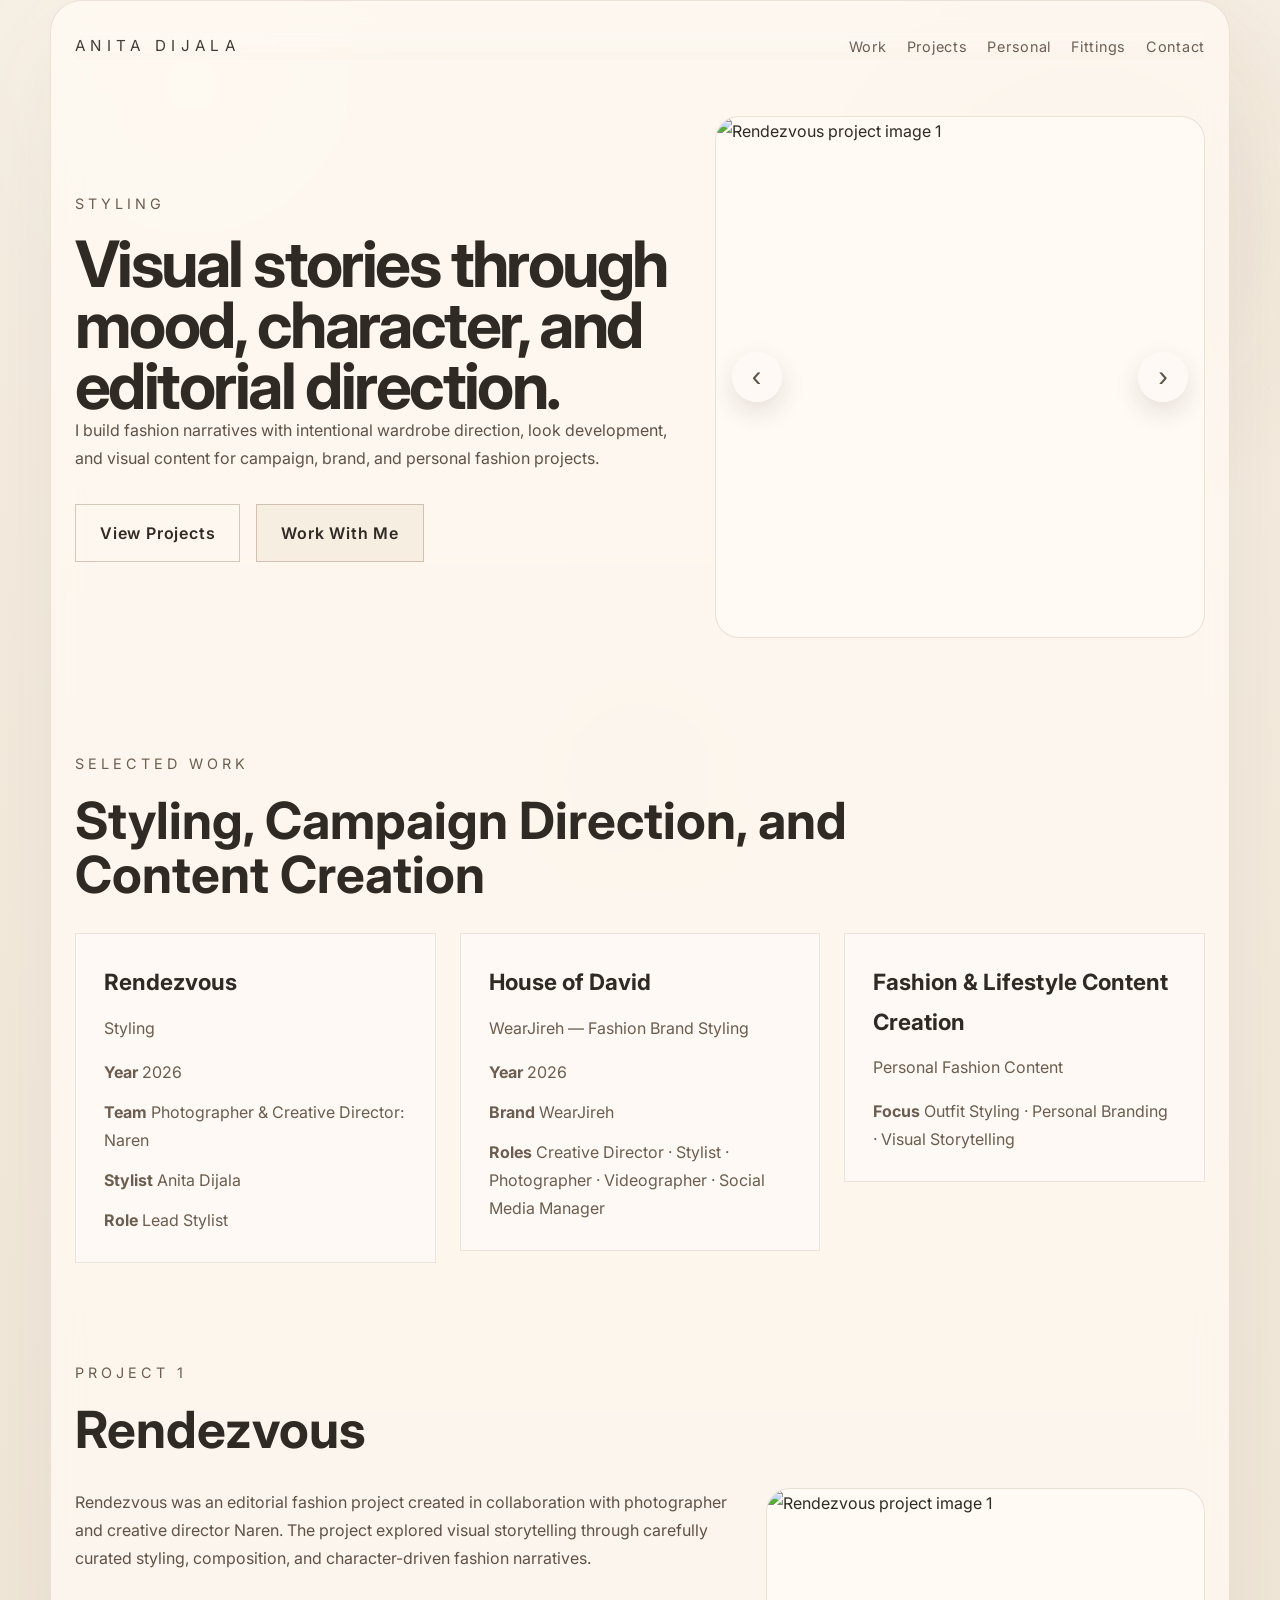
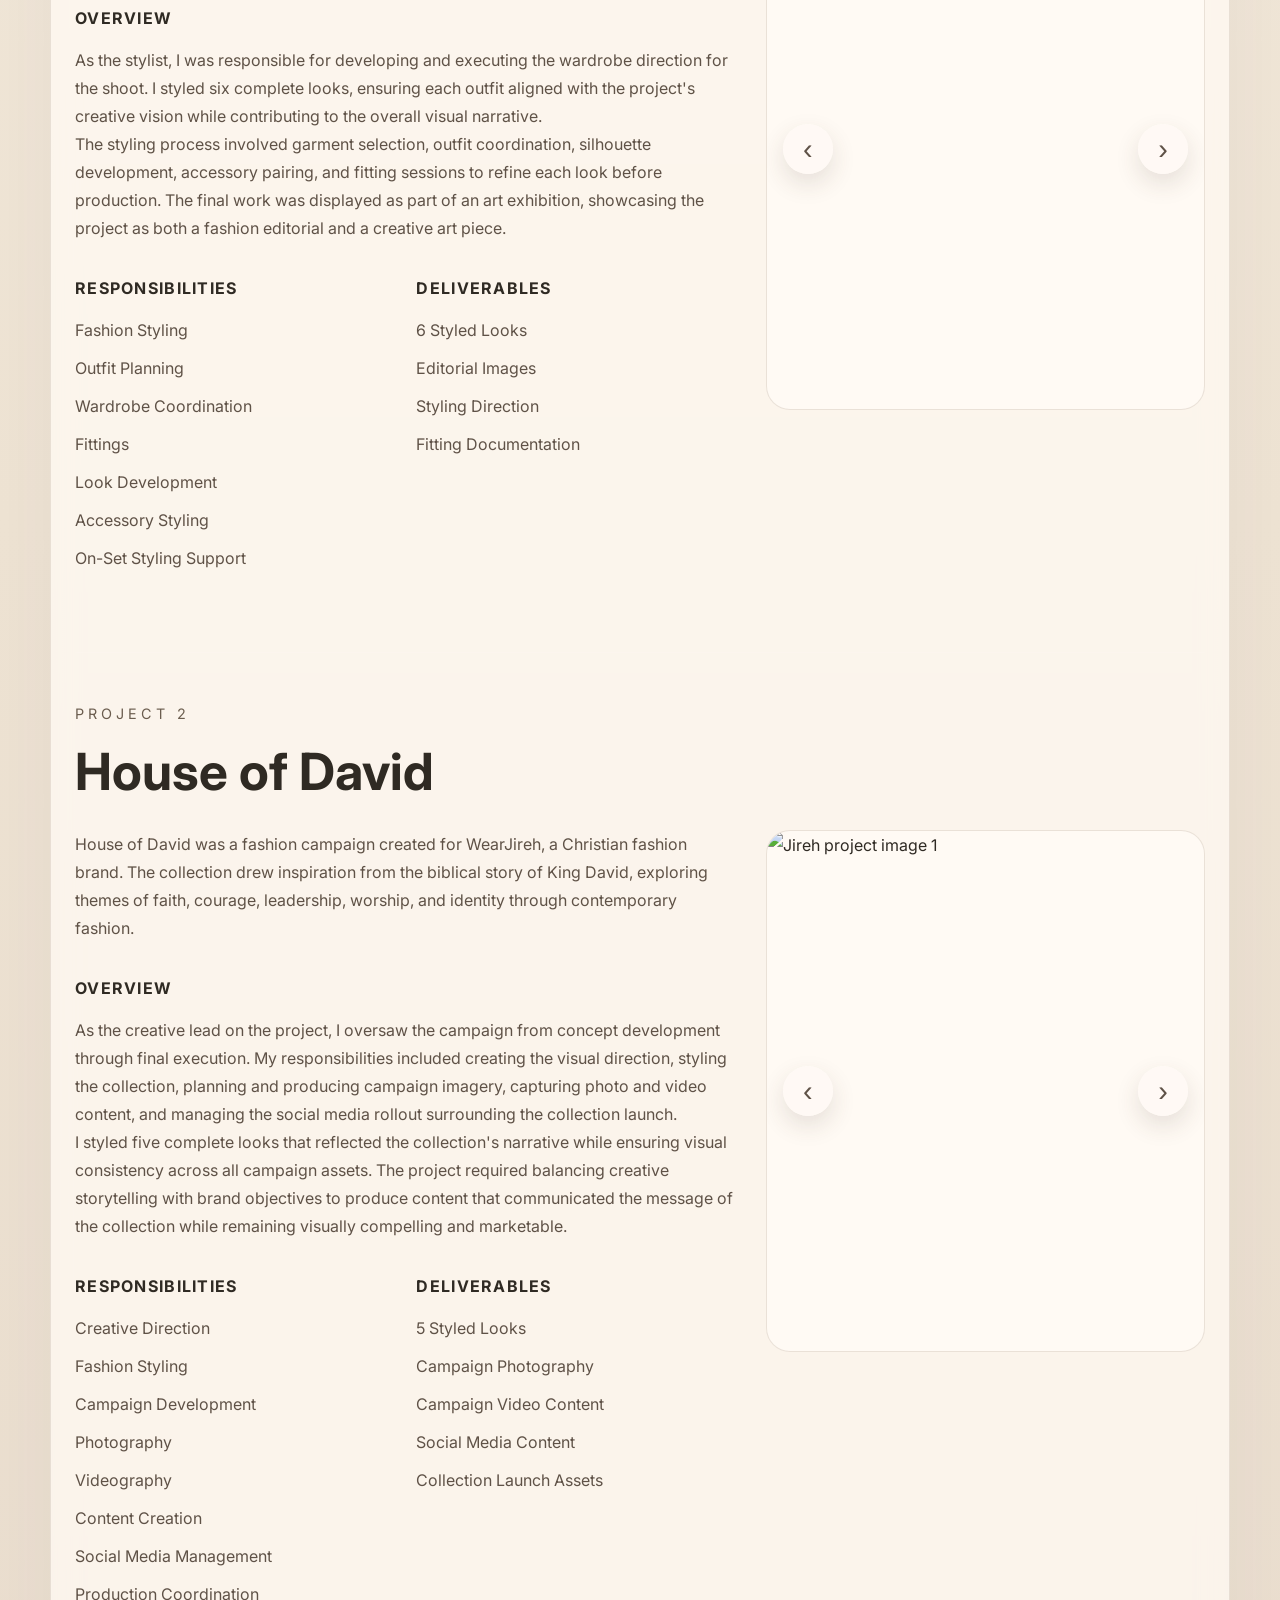
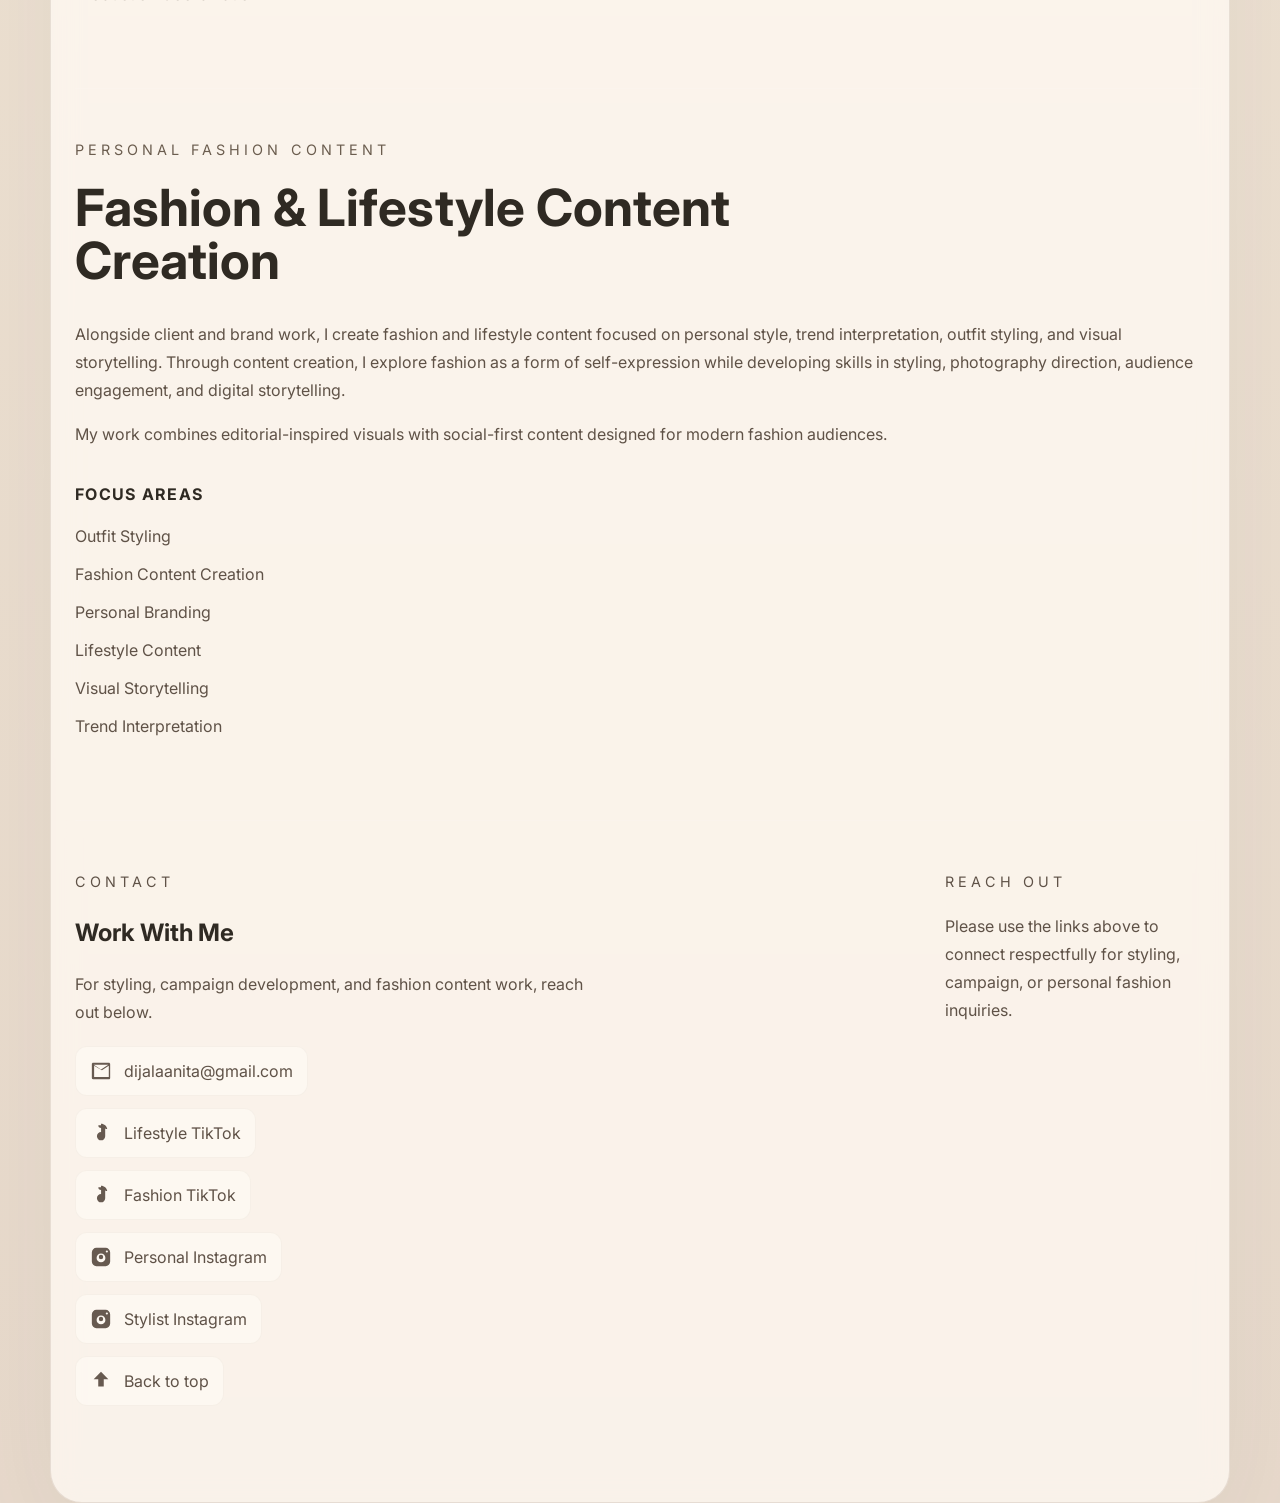
==== index.html @ 5c15d6a5 "add files via upload no structure yet... will put them in folders" ====
<!DOCTYPE html>
<html lang="en">
<head>
  <meta charset="UTF-8" />
  <meta name="viewport" content="width=device-width, initial-scale=1.0" />
  <title>Anita Dijala | Fashion Styling Portfolio</title>
  <link rel="preconnect" href="https://fonts.googleapis.com" />
  <link rel="preconnect" href="https://fonts.gstatic.com" crossorigin />
  <link href="https://fonts.googleapis.com/css2?family=Inter:wght@400;500;600;700;800;900&display=swap" rel="stylesheet" />
  <link rel="stylesheet" href="styles.css" />
</head>
<body>
  <div class="page-shell">
    <header class="site-header">
      <div class="brand">ANITA DIJALA</div>
      <nav class="site-nav">
        <a href="#work">Work</a>
        <a href="#projects">Projects</a>
        <a href="#personal">Personal</a>
        <a href="fittings.html">Fittings</a>
        <a href="#contact">Contact</a>
      </nav>
    </header>

    <main>
      <section class="hero-section" id="home">
        <div class="hero-copy">
          <p class="eyebrow">Styling</p>
          <h1>Visual stories through mood, character, and editorial direction.</h1>
          <p class="hero-text">I build fashion narratives with intentional wardrobe direction, look development, and visual content for campaign, brand, and personal fashion projects.</p>
          <div class="hero-links">
            <a href="#projects" class="button">View Projects</a>
            <a href="#contact" class="button button-secondary">Work With Me</a>
          </div>
        </div>
        <div class="hero-visual">
          <div class="slideshow" id="slideshow-hero">
            <button class="slide-btn prev" data-target="hero">‹</button>
            <div class="slides" id="slides-hero"></div>
            <button class="slide-btn next" data-target="hero">›</button>
          </div>
        </div>
      </section>

      <section class="section-block" id="work">
        <div class="section-heading">
          <p class="eyebrow">Selected Work</p>
          <h2>Styling, Campaign Direction, and Content Creation</h2>
        </div>
        <div class="work-grid">
          <a href="rendezvous.html" class="project-link">
            <article class="work-card">
              <h3>Rendezvous</h3>
              <p class="work-type">Styling</p>
              <div class="work-detail">
                <span><strong>Year</strong> 2026</span>
                <span><strong>Team</strong> Photographer & Creative Director: Naren</span>
                <span><strong>Stylist</strong> Anita Dijala</span>
                <span><strong>Role</strong> Lead Stylist</span>
              </div>
            </article>
          </a>
          <a href="house-of-david.html" class="project-link">
            <article class="work-card">
              <h3>House of David</h3>
              <p class="work-type">WearJireh — Fashion Brand Styling</p>
              <div class="work-detail">
                <span><strong>Year</strong> 2026</span>
                <span><strong>Brand</strong> WearJireh</span>
                <span><strong>Roles</strong> Creative Director · Stylist · Photographer · Videographer · Social Media Manager</span>
              </div>
            </article>
          </a>
          <a href="fittings.html" class="project-link">
            <article class="work-card">
              <h3>Fashion & Lifestyle Content Creation</h3>
              <p class="work-type">Personal Fashion Content</p>
              <div class="work-detail">
                <span><strong>Focus</strong> Outfit Styling · Personal Branding · Visual Storytelling</span>
              </div>
            </article>
          </a>
        </div>
      </section>

      <section class="project-section" id="projects">
        <div class="section-heading">
          <p class="eyebrow">Project 1</p>
          <h2>Rendezvous</h2>
        </div>
        <div class="project-grid">
          <div class="project-copy">
            <p class="project-intro">Rendezvous was an editorial fashion project created in collaboration with photographer and creative director Naren. The project explored visual storytelling through carefully curated styling, composition, and character-driven fashion narratives.</p>
            <div class="project-block">
              <h4>Overview</h4>
              <p>As the stylist, I was responsible for developing and executing the wardrobe direction for the shoot. I styled six complete looks, ensuring each outfit aligned with the project's creative vision while contributing to the overall visual narrative.</p>
              <p>The styling process involved garment selection, outfit coordination, silhouette development, accessory pairing, and fitting sessions to refine each look before production. The final work was displayed as part of an art exhibition, showcasing the project as both a fashion editorial and a creative art piece.</p>
            </div>
            <div class="project-block two-column">
              <div>
                <h4>Responsibilities</h4>
                <ul>
                  <li>Fashion Styling</li>
                  <li>Outfit Planning</li>
                  <li>Wardrobe Coordination</li>
                  <li>Fittings</li>
                  <li>Look Development</li>
                  <li>Accessory Styling</li>
                  <li>On-Set Styling Support</li>
                </ul>
              </div>
              <div>
                <h4>Deliverables</h4>
                <ul>
                  <li>6 Styled Looks</li>
                  <li>Editorial Images</li>
                  <li>Styling Direction</li>
                  <li>Fitting Documentation</li>
                </ul>
              </div>
            </div>
          </div>
          <div class="project-visuals">
            <div class="slideshow" id="slideshow-rendezvous">
              <button class="slide-btn prev" data-target="rendezvous">‹</button>
              <div class="slides" id="slides-rendezvous"></div>
              <button class="slide-btn next" data-target="rendezvous">›</button>
            </div>
          </div>
        </div>
      </section>

      <section class="project-section alternate" id="house-of-david">
        <div class="section-heading">
          <p class="eyebrow">Project 2</p>
          <h2>House of David</h2>
        </div>
        <div class="project-grid">
          <div class="project-copy">
            <p class="project-intro">House of David was a fashion campaign created for WearJireh, a Christian fashion brand. The collection drew inspiration from the biblical story of King David, exploring themes of faith, courage, leadership, worship, and identity through contemporary fashion.</p>
            <div class="project-block">
              <h4>Overview</h4>
              <p>As the creative lead on the project, I oversaw the campaign from concept development through final execution. My responsibilities included creating the visual direction, styling the collection, planning and producing campaign imagery, capturing photo and video content, and managing the social media rollout surrounding the collection launch.</p>
              <p>I styled five complete looks that reflected the collection's narrative while ensuring visual consistency across all campaign assets. The project required balancing creative storytelling with brand objectives to produce content that communicated the message of the collection while remaining visually compelling and marketable.</p>
            </div>
            <div class="project-block two-column">
              <div>
                <h4>Responsibilities</h4>
                <ul>
                  <li>Creative Direction</li>
                  <li>Fashion Styling</li>
                  <li>Campaign Development</li>
                  <li>Photography</li>
                  <li>Videography</li>
                  <li>Content Creation</li>
                  <li>Social Media Management</li>
                  <li>Production Coordination</li>
                </ul>
              </div>
              <div>
                <h4>Deliverables</h4>
                <ul>
                  <li>5 Styled Looks</li>
                  <li>Campaign Photography</li>
                  <li>Campaign Video Content</li>
                  <li>Social Media Content</li>
                  <li>Collection Launch Assets</li>
                </ul>
              </div>
            </div>
          </div>
          <div class="project-visuals">
            <div class="slideshow" id="slideshow-jireh">
              <button class="slide-btn prev" data-target="jireh">‹</button>
              <div class="slides" id="slides-jireh"></div>
              <button class="slide-btn next" data-target="jireh">›</button>
            </div>
          </div>
        </div>
      </section>

      <section class="section-block" id="personal">
        <div class="section-heading">
          <p class="eyebrow">Personal Fashion Content</p>
          <h2>Fashion & Lifestyle Content Creation</h2>
        </div>
        <div class="section-copy">
          <p>Alongside client and brand work, I create fashion and lifestyle content focused on personal style, trend interpretation, outfit styling, and visual storytelling. Through content creation, I explore fashion as a form of self-expression while developing skills in styling, photography direction, audience engagement, and digital storytelling.</p>
          <p>My work combines editorial-inspired visuals with social-first content designed for modern fashion audiences.</p>
        </div>
        <div class="project-block two-column">
          <div>
            <h4>Focus Areas</h4>
            <ul>
              <li>Outfit Styling</li>
              <li>Fashion Content Creation</li>
              <li>Personal Branding</li>
              <li>Lifestyle Content</li>
              <li>Visual Storytelling</li>
              <li>Trend Interpretation</li>
            </ul>
          </div>
        </div>
      </section>
    </main>

    <footer class="site-footer" id="contact">
      <div class="footer-left">
        <p class="eyebrow">Contact</p>
        <h2>Work With Me</h2>
        <p>For styling, campaign development, and fashion content work, reach out below.</p>

        <div class="contact-links">
          <a class="contact-item" href="mailto:dijalaanita@gmail.com">
            <svg viewBox="0 0 24 24" aria-hidden="true" focusable="false"><path d="M2 4.5C2 3.6716 2.6716 3 3.5 3h17c.8284 0 1.5.6716 1.5 1.5v15c0 .8284-.6716 1.5-1.5 1.5h-17A1.5 1.5 0 0 1 2 19.5v-15zM4.06 5.25 12 10.3l7.94-5.05H4.06zM20.5 18.5V6.4l-7.06 4.5a1 1 0 0 1-1.04 0L4.5 6.4v12.1h16z"/></svg>
            <span>dijalaanita@gmail.com</span>
          </a>

          <a class="contact-item" href="https://www.tiktok.com/@.dijalaanita?_r=1&_t=ZS-979KysnWuWH" target="_blank" rel="noreferrer">
            <svg viewBox="0 0 24 24" aria-hidden="true" focusable="false"><path d="M12 2c3.498 0 6.344 2.49 6.816 5.748a4.888 4.888 0 0 1-2.24-.576V15.5a4.5 4.5 0 1 1-4.5-4.5V6.5a2.999 2.999 0 0 1-2.999-3H12z"/></svg>
            <span>Lifestyle TikTok</span>
          </a>

          <a class="contact-item" href="https://www.tiktok.com/@cutie10081?_r=1&_t=ZN-979L3XFgGL0" target="_blank" rel="noreferrer">
            <svg viewBox="0 0 24 24" aria-hidden="true" focusable="false"><path d="M12 2c3.498 0 6.344 2.49 6.816 5.748a4.888 4.888 0 0 1-2.24-.576V15.5a4.5 4.5 0 1 1-4.5-4.5V6.5a2.999 2.999 0 0 1-2.999-3H12z"/></svg>
            <span>Fashion TikTok</span>
          </a>

          <a class="contact-item" href="https://www.instagram.com/dijalaanita?igsh=NXEyNWkyZWJheGd2&utm_source=qr" target="_blank" rel="noreferrer">
            <svg viewBox="0 0 24 24" aria-hidden="true" focusable="false"><path d="M7 2h10a5 5 0 0 1 5 5v10a5 5 0 0 1-5 5H7a5 5 0 0 1-5-5V7a5 5 0 0 1 5-5zm5 6.2a4.8 4.8 0 1 0 0 9.6 4.8 4.8 0 0 0 0-9.6zm6.4-3.4a1.2 1.2 0 1 0 0 2.4 1.2 1.2 0 0 0 0-2.4zM12 9.6a2.4 2.4 0 1 1 0 4.8 2.4 2.4 0 0 1 0-4.8z"/></svg>
            <span>Personal Instagram</span>
          </a>

          <a class="contact-item" href="https://www.instagram.com/rukkyarchives?igsh=MXhhbXJrZDFjeXp5dQ%3D%3D&utm_source=qr" target="_blank" rel="noreferrer">
            <svg viewBox="0 0 24 24" aria-hidden="true" focusable="false"><path d="M7 2h10a5 5 0 0 1 5 5v10a5 5 0 0 1-5 5H7a5 5 0 0 1-5-5V7a5 5 0 0 1 5-5zm5 6.2a4.8 4.8 0 1 0 0 9.6 4.8 4.8 0 0 0 0-9.6zm6.4-3.4a1.2 1.2 0 1 0 0 2.4 1.2 1.2 0 0 0 0-2.4zM12 9.6a2.4 2.4 0 1 1 0 4.8 2.4 2.4 0 0 1 0-4.8z"/></svg>
            <span>Stylist Instagram</span>
          </a>

          <a class="contact-item" href="#home">
            <svg viewBox="0 0 24 24" aria-hidden="true" focusable="false"><path d="M12 2l8 8h-5v8h-6v-8H4l8-8z"/></svg>
            <span>Back to top</span>
          </a>
        </div>
      </div>

      <div class="footer-right">
        <p class="eyebrow">Reach Out</p>
        <p>Please use the links above to connect respectfully for styling, campaign, or personal fashion inquiries.</p>
      </div>
    </footer>
  </div>
  <script>
    const slideshows = {
      rendezvous: [
        'Group 1.jpg',
        'Group 2.jpg',
        'Group look.jpg',
        'Look 1.jpg',
        'Look 2.jpg',
        'Look 3.jpg',
        'Look 4.jpg',
        'Look 5.jpg',
        'Look 6.jpg'
      ],
      jireh: [
        'photo_1_2026-06-07_15-38-09.jpg',
        'photo_2_2026-06-07_15-38-09.jpg',
        'photo_3_2026-06-07_15-38-09.jpg',
        'photo_4_2026-06-07_15-38-09.jpg',
        'photo_5_2026-06-07_15-38-09.jpg',
        'photo_6_2026-06-07_15-38-09.jpg',
        'photo_7_2026-06-07_15-38-09.jpg',
        'photo_8_2026-06-07_15-38-09.jpg',
        'photo_9_2026-06-07_15-38-09.jpg',
        'photo_10_2026-06-07_15-38-09.jpg',
        'photo_11_2026-06-07_15-38-09.jpg',
        'photo_12_2026-06-07_15-38-09.jpg',
        'photo_13_2026-06-07_15-38-09.jpg',
        'photo_14_2026-06-07_15-38-09.jpg',
        'photo_15_2026-06-07_15-38-09.jpg',
        'photo_16_2026-06-07_15-38-09.jpg',
        'photo_17_2026-06-07_15-38-09.jpg'
      ]
    };

    const slideIndex = {
      hero: 0,
      rendezvous: 0,
      jireh: 0
    };

    const slideTimers = {};

    function buildSlideshow(target, folder, images) {
      const slidesContainer = document.getElementById(`slides-${target}`);
      if (!slidesContainer) return;
      images.forEach((filename, index) => {
        const slide = document.createElement('div');
        slide.className = 'slide-item';
        if (index === 0) slide.classList.add('active');

        const img = document.createElement('img');
        img.src = `${folder}/${encodeURIComponent(filename)}`;
        img.alt = `${folder} project image ${index + 1}`;
        img.loading = 'lazy';
        slide.appendChild(img);

        slidesContainer.appendChild(slide);
      });
    }

    function changeSlide(target, direction) {
      const slides = document.querySelectorAll(`#slides-${target} .slide-item`);
      if (!slides.length) return;
      slides[slideIndex[target]].classList.remove('active');
      slideIndex[target] = (slideIndex[target] + direction + slides.length) % slides.length;
      slides[slideIndex[target]].classList.add('active');
    }

    function startAutoSlide(target, interval = 6000) {
      pauseAutoSlide(target);
      slideTimers[target] = setInterval(() => changeSlide(target, 1), interval);
    }

    function pauseAutoSlide(target) {
      if (slideTimers[target]) {
        clearInterval(slideTimers[target]);
        slideTimers[target] = null;
      }
    }

    function resumeAutoSlide(target) {
      if (!slideTimers[target]) startAutoSlide(target);
    }

    document.querySelectorAll('.slide-btn').forEach(button => {
      button.addEventListener('click', () => {
        const target = button.dataset.target;
        const direction = button.classList.contains('next') ? 1 : -1;
        changeSlide(target, direction);
      });
    });

    document.querySelectorAll('.slideshow').forEach(slideshow => {
      const target = slideshow.id.replace('slideshow-', '');
      slideshow.addEventListener('mouseenter', () => pauseAutoSlide(target));
      slideshow.addEventListener('mouseleave', () => resumeAutoSlide(target));
    });

    buildSlideshow('hero', 'Rendezvous', slideshows.rendezvous);
    buildSlideshow('rendezvous', 'Rendezvous', slideshows.rendezvous);
    buildSlideshow('jireh', 'Jireh', slideshows.jireh);
    startAutoSlide('hero', 5200);
    startAutoSlide('rendezvous', 5200);
    startAutoSlide('jireh', 5200);

    // Speak a short description of the first visible image when the page opens
    function speakFirstVisibleImage() {
      if (!('speechSynthesis' in window)) return;
      // Prefer the hero image if present, otherwise the first active slide, otherwise first image on page
      const heroImg = document.querySelector('.hero-visual img');
      const activeSlideImg = document.querySelector('.slide-item.active img');
      const firstImg = heroImg || activeSlideImg || document.querySelector('img');
      if (!firstImg) return;

      const description = firstImg.alt && firstImg.alt.trim()
        ? firstImg.alt
        : `Here is the first image on the page.`;

      // Cancel any ongoing speech and speak the description
      window.speechSynthesis.cancel();
      const utterance = new SpeechSynthesisUtterance(description);
      utterance.lang = 'en-US';
      utterance.rate = 0.95;
      window.speechSynthesis.speak(utterance);
    }

    // Speak on initial load once DOM is ready
    document.addEventListener('DOMContentLoaded', () => {
      // small delay to ensure images and slides are built/visible
      setTimeout(speakFirstVisibleImage, 500);
    });
  </script>
</body>
</html>
---- styles.css ----
:root {
  color-scheme: light;
  color: #2f2a23;
  background: linear-gradient(180deg, #f7efe4 0%, #f0e5d6 50%, #e9ddcf 100%);
  font-family: 'Inter', sans-serif;
  font-weight: 400;
  line-height: 1.75;
  font-size: 16px;
}

* {
  box-sizing: border-box;
}

html {
  scroll-behavior: smooth;
}

body {
  margin: 0;
  min-height: 100vh;
  position: relative;
  background: linear-gradient(180deg, #f7efe4 0%, #f0e5d6 45%, #e8dacd 100%);
  overflow-x: hidden;
}

body::before {
  content: '';
  position: fixed;
  inset: 0;
  background: radial-gradient(circle at 15% 10%, rgba(255, 255, 245, 0.45), transparent 18%),
              radial-gradient(circle at 85% 25%, rgba(214, 190, 163, 0.24), transparent 24%),
              radial-gradient(circle at 50% 85%, rgba(231, 215, 197, 0.20), transparent 18%);
  pointer-events: none;
  opacity: 0.95;
  animation: moveBackground 20s ease infinite alternate;
}

@keyframes moveBackground {
  from { transform: translate3d(0, 0, 0); }
  to { transform: translate3d(14px, -10px, 0); }
}

.page-shell {
  max-width: 1180px;
  margin: 0 auto;
  padding: 32px 24px 48px;
  background: rgba(255, 250, 243, 0.75);
  border: 1px solid rgba(128, 108, 90, 0.16);
  box-shadow: 0 40px 120px rgba(79, 59, 41, 0.08);
  backdrop-filter: blur(14px);
  border-radius: 32px;
}

.site-header {
  position: relative;
  display: flex;
  justify-content: space-between;
  align-items: center;
  gap: 24px;
  margin-bottom: 56px;
}

.site-header::before {
  content: '';
  position: absolute;
  inset: 0;
  pointer-events: none;
  background: linear-gradient(180deg, rgba(255,255,255,0.12), rgba(224, 208, 188, 0.05));
}

.brand {
  font-size: 0.95rem;
  letter-spacing: 0.35em;
  text-transform: uppercase;
}

.site-nav {
  display: flex;
  gap: 20px;
  flex-wrap: wrap;
}

.site-nav a {
  color: #5f5247;
  text-decoration: none;
  font-size: 0.9rem;
  letter-spacing: 0.05em;
}

.hero-section {
  display: grid;
  grid-template-columns: minmax(0, 1.1fr) minmax(280px, 0.9fr);
  gap: 40px;
  align-items: center;
  margin-bottom: 64px;
}

.hero-copy h1 {
  margin: 0;
  font-size: clamp(3rem, 5vw, 5rem);
  line-height: 0.95;
  letter-spacing: -0.04em;
}

.eyebrow {
  margin: 0 0 18px;
  color: #6b5d4f;
  font-size: 0.9rem;
  text-transform: uppercase;
  letter-spacing: 0.28em;
}

.hero-text {
  max-width: 680px;
  margin: 0 0 32px;
  color: #5f5247;
}

.hero-links {
  display: flex;
  gap: 16px;
  flex-wrap: wrap;
}

.button {
  display: inline-flex;
  align-items: center;
  justify-content: center;
  padding: 14px 24px;
  border: 1px solid rgba(118, 92, 68, 0.3);
  color: #2f2a23;
  text-decoration: none;
  font-weight: 600;
  letter-spacing: 0.05em;
  transition: background 0.25s ease, color 0.25s ease, transform 0.25s ease;
}

.project-link {
  display: block;
  color: inherit;
  text-decoration: none;
}

.project-link:hover .work-card {
  transform: translateY(-4px);
}

.button:hover,
.button:focus-visible {
  background: #e4d5c4;
  color: #2f2a23;
  transform: translateY(-2px);
}

.button-secondary {
  background: rgba(229, 209, 189, 0.25);
  color: #2f2a23;
}

.work-card,
.visual-card {
  transition: transform 0.35s ease, border-color 0.35s ease, background 0.35s ease, box-shadow 0.35s ease;
}

.work-card:hover,
.visual-card:hover {
  transform: translateY(-6px);
  border-color: rgba(139, 115, 88, 0.32);
  box-shadow: 0 24px 60px rgba(69, 49, 28, 0.12);
}

.site-nav a:hover,
.footer-links a:hover {
  color: #2f2a23;
  text-decoration: underline;
}

.hero-copy,
.site-header,
.section-heading,
.project-copy,
.footer-links {
  animation: fadeInUp 0.85s ease both;
}

@keyframes fadeInUp {
  from {
    opacity: 0;
    transform: translateY(20px);
  }
  to {
    opacity: 1;
    transform: translateY(0);
  }
}

.visual-card {
  min-height: 420px;
  border: 1px solid rgba(139, 115, 88, 0.15);
  background: rgba(255, 251, 245, 0.82);
  display: grid;
  place-items: center;
  overflow: hidden;
  border-radius: 22px;
  color: #5f5247;
  text-transform: uppercase;
  letter-spacing: 0.12em;
  font-size: 0.85rem;
  transition: transform 0.35s ease, border-color 0.35s ease, box-shadow 0.35s ease;
}

.visual-card img {
  width: 100%;
  height: 100%;
  object-fit: cover;
  display: block;
}

.section-block,
.project-section,
.site-footer {
  padding: 48px 0;
  border-top: 1px solid rgba(255, 255, 255, 0.08);
}

.section-heading,
.footer-content {
  max-width: 820px;
  margin-bottom: 32px;
}

.section-heading h2,
.footer-content h2 {
  margin: 0;
  font-size: clamp(2.1rem, 4vw, 3.4rem);
  line-height: 1.05;
}

.section-copy,
.project-copy p {
  color: #5f5247;
  margin: 0 0 22px;
}

.work-grid {
  display: grid;
  grid-template-columns: repeat(3, minmax(0, 1fr));
  gap: 24px;
}

.work-card {
  padding: 28px;
  border: 1px solid rgba(139, 115, 88, 0.16);
  background: rgba(255, 250, 245, 0.9);
}

.work-card h3 {
  margin: 0 0 12px;
  font-size: 1.4rem;
}

.work-card p,
.work-card span {
  color: #6b5d4f;
  display: block;
  margin-top: 12px;
}

.project-grid {
  display: grid;
  grid-template-columns: 1.2fr 0.8fr;
  gap: 32px;
  align-items: start;
}

.project-intro {
  margin-top: 0;
  color: #5f5247;
}

.project-block {
  margin: 32px 0;
}

.project-block h4 {
  margin: 0 0 14px;
  font-size: 1rem;
  letter-spacing: 0.08em;
  text-transform: uppercase;
}

.project-block p,
.project-block ul {
  margin: 0;
  color: #5f5247;
}

.project-block ul {
  list-style: none;
  padding: 0;
  display: grid;
  gap: 10px;
}

.project-block.two-column {
  display: grid;
  grid-template-columns: repeat(2, minmax(0, 1fr));
  gap: 24px;
}

.asset-list li::before {
  content: '•';
  margin-right: 10px;
  color: #6b5d4f;
}

.project-visuals {
  display: grid;
  gap: 18px;
}

.slideshow {
  position: relative;
  min-height: 520px;
  border-radius: 24px;
  overflow: hidden;
  border: 1px solid rgba(139, 115, 88, 0.18);
  background: rgba(255, 250, 245, 0.95);
}

.slides {
  position: relative;
  min-height: 520px;
}

.slide-item {
  position: absolute;
  inset: 0;
  opacity: 0;
  visibility: hidden;
  transition: opacity 0.45s ease, visibility 0.45s ease;
}

.slide-item.active {
  opacity: 1;
  visibility: visible;
}

.slide-item img {
  width: 100%;
  height: 100%;
  object-fit: cover;
  display: block;
}

.slide-btn {
  position: absolute;
  top: 50%;
  transform: translateY(-50%);
  width: 50px;
  height: 50px;
  border: none;
  border-radius: 50%;
  background: rgba(255, 250, 245, 0.9);
  color: #5f5247;
  font-size: 1.8rem;
  cursor: pointer;
  display: grid;
  place-items: center;
  box-shadow: 0 10px 24px rgba(79, 59, 41, 0.14);
  transition: transform 0.3s ease, background 0.3s ease;
}

.slide-btn:hover {
  transform: translateY(-50%) scale(1.05);
  background: rgba(218, 190, 156, 0.95);
}

.slide-btn.prev {
  left: 16px;
}

.slide-btn.next {
  right: 16px;
}

.project-visuals .tall {
  min-height: 320px;
}

.visual-row {
  display: grid;
  grid-template-columns: 1fr 1fr;
  gap: 24px;
}

.site-footer {
  display: flex;
  justify-content: space-between;
  align-items: flex-start;
  gap: 24px;
}

.footer-left {
  flex: 1 1 640px;
}

.footer-right {
  flex: 0 0 260px;
  color: #5f5247;
}

.contact-links {
  margin-top: 20px;
  display: flex;
  flex-direction: column;
  gap: 12px;
}

.contact-item {
  display: inline-flex;
  align-items: center;
  gap: 12px;
  text-decoration: none;
  color: #5f5247;
  padding: 10px 14px;
  border-radius: 12px;
  transition: background 0.18s ease, transform 0.12s ease, color 0.12s ease;
  background: rgba(255, 250, 245, 0.6);
  border: 1px solid rgba(139,115,88,0.06);
  width: fit-content;
}

.contact-item svg {
  width: 22px;
  height: 22px;
  flex-shrink: 0;
  fill: currentColor;
  opacity: 0.95;
}

.contact-item:hover {
  background: rgba(226, 201, 165, 0.14);
  color: #2f2a23;
  transform: translateY(-3px);
}

.site-footer h2 {
  margin: 12px 0 16px;
}

.site-footer p {
  color: #5f5247;
  max-width: 520px;
}

.footer-links {
  display: flex;
  flex-direction: column;
  gap: 18px;
}

.footer-links a {
  color: #5f5247;
  text-decoration: none;
  font-weight: 600;
}

@media (max-width: 960px) {
  .hero-section,
  .project-grid,
  .visual-row,
  .work-grid,
  .site-footer {
    grid-template-columns: 1fr;
  }
  .hero-section {
    gap: 28px;
  }
  .site-header {
    flex-direction: column;
    align-items: flex-start;
  }
}

@media (max-width: 640px) {
  .page-shell {
    padding: 24px 18px 32px;
  }
  .hero-copy h1 {
    font-size: 2.6rem;
  }
  .button {
    width: 100%;
  }
}
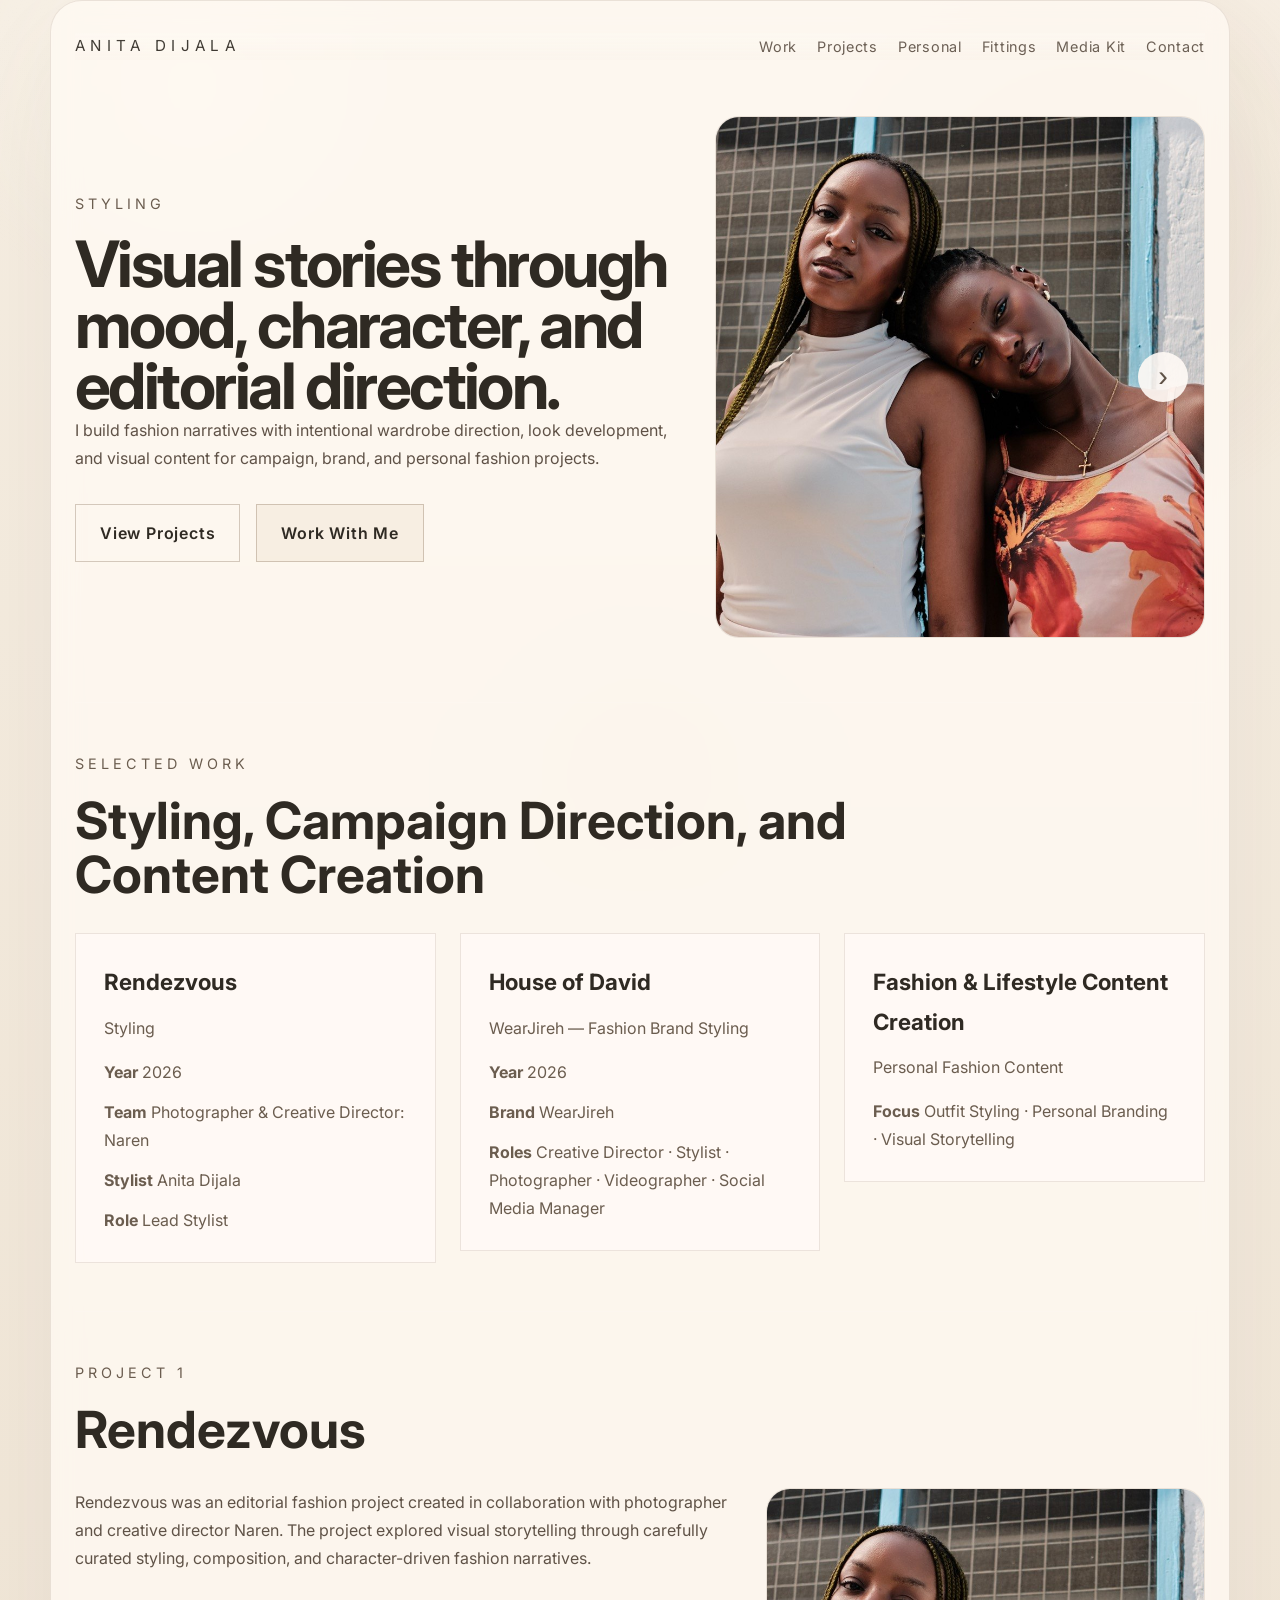
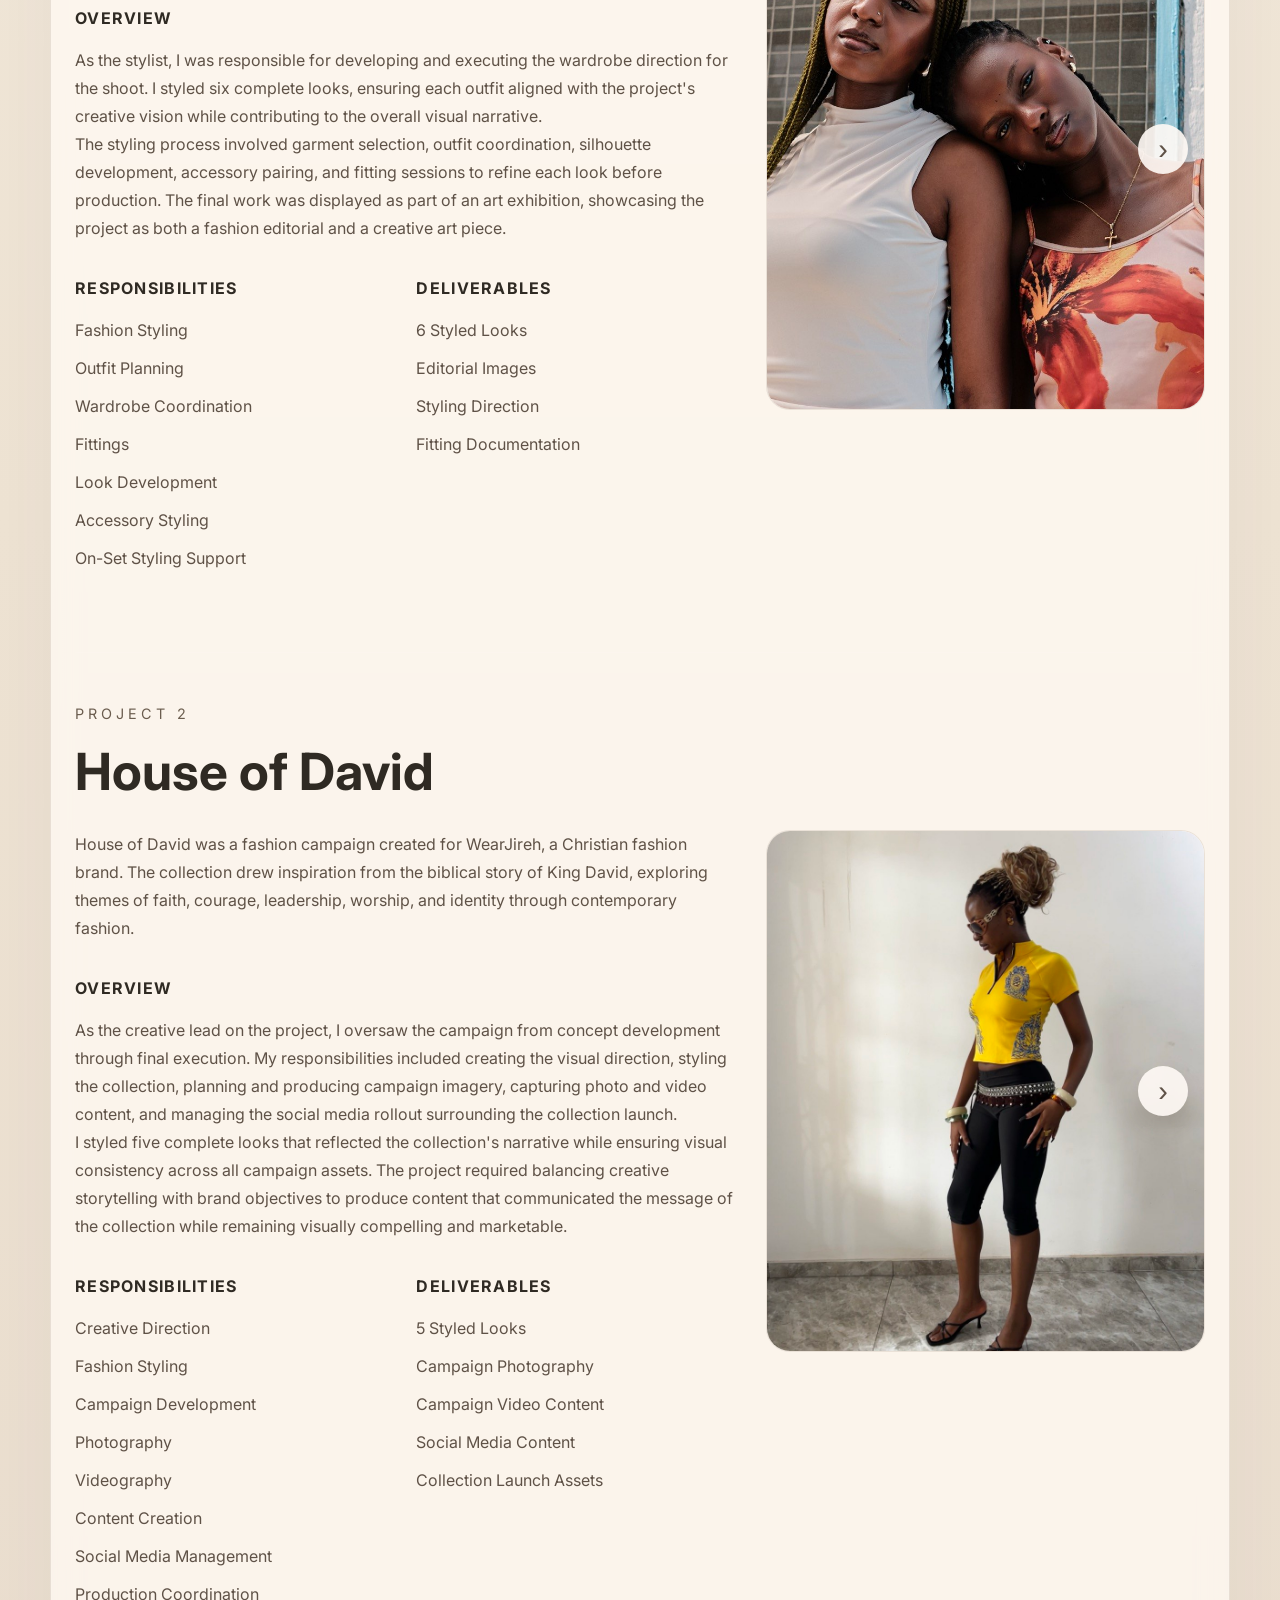
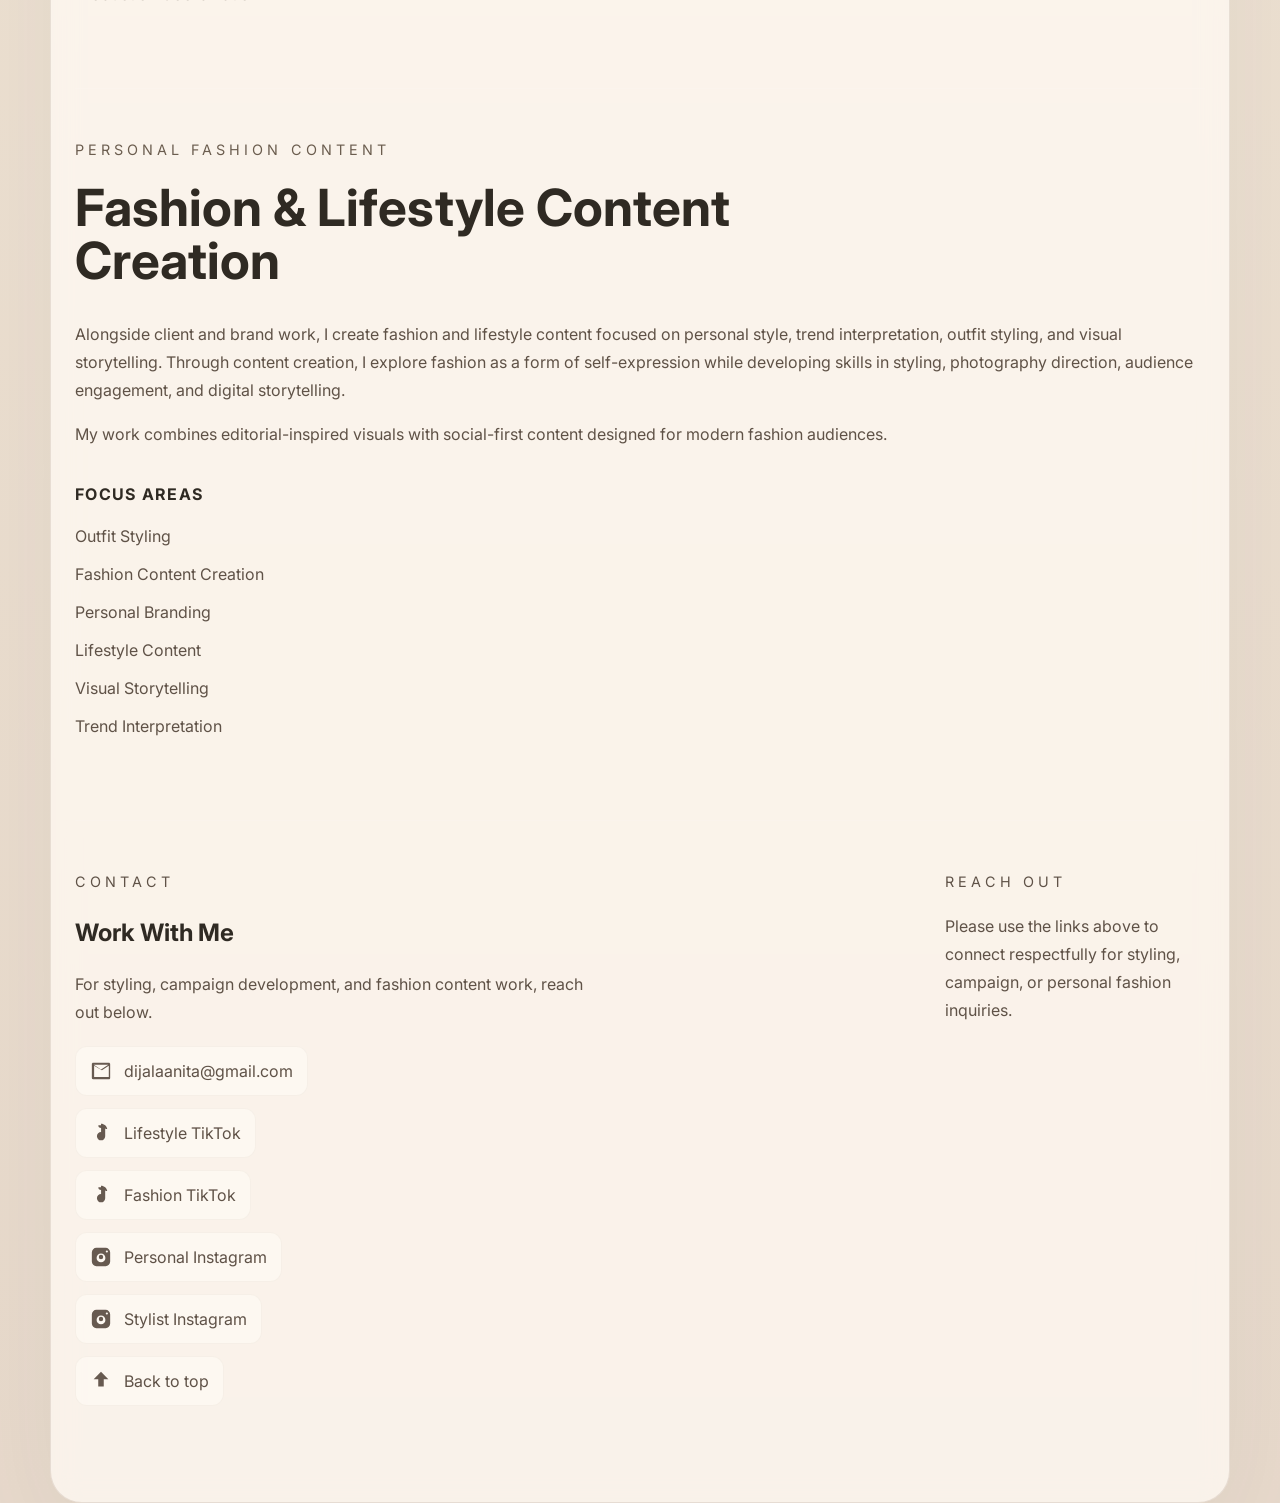
==== commit 5cb5c398: "new stuff" ====
--- a/index.html
+++ b/index.html
@@ -18,6 +18,7 @@
         <a href="#projects">Projects</a>
         <a href="#personal">Personal</a>
         <a href="fittings.html">Fittings</a>
+        <a href="media-kit.html">Media Kit</a>
         <a href="#contact">Contact</a>
       </nav>
     </header>
--- a/styles.css
+++ b/styles.css
@@ -495,3 +495,53 @@
     width: 100%;
   }
 }
+
+/* --- MEDIA KIT STYLES --- */
+.content-grid {
+  display: grid;
+  grid-template-columns: repeat(auto-fit, minmax(250px, 1fr));
+  gap: 32px;
+  margin-top: 32px;
+}
+
+.content-column h4 {
+  margin: 0 0 16px;
+  font-size: 0.95rem;
+  text-transform: uppercase;
+  letter-spacing: 0.08em;
+  color: #6b5d4f;
+  text-align: center;
+}
+
+.phone-mockup {
+  aspect-ratio: 9/16;
+  border-radius: 24px;
+  margin-bottom: 20px;
+}
+
+.brands-container {
+  display: flex;
+  flex-wrap: wrap;
+  gap: 16px;
+  justify-content: center;
+  padding: 40px;
+  background: rgba(255, 250, 245, 0.6);
+  border: 1px solid rgba(139, 115, 88, 0.16);
+  border-radius: 24px;
+}
+
+.brand-tag {
+  font-size: clamp(1.2rem, 3vw, 2.5rem);
+  font-weight: 800;
+  color: #2f2a23;
+  text-transform: uppercase;
+  letter-spacing: -0.02em;
+  line-height: 1;
+}
+
+/* Add a bit of font variety to the brand tags for that collage look */
+.brand-tag:nth-child(even) {
+  font-weight: 400;
+  font-style: italic;
+  color: #5f5247;
+}
